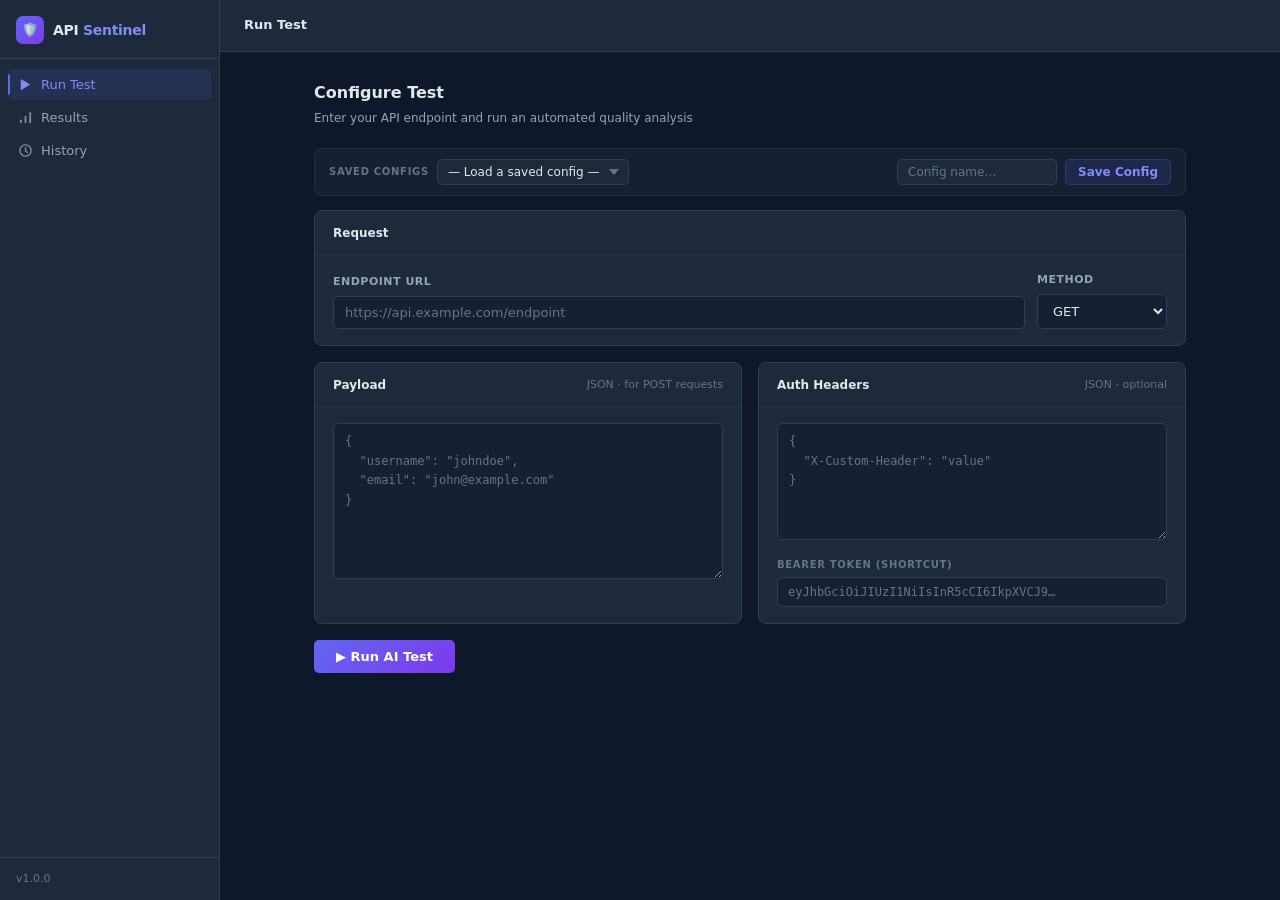
==== app/static/index.html @ 3ea65654 "feat: Fase 5 — PUT/PATCH/DELETE en el tester + botón eliminar config - request_models.py: agrega PUT" ====
<!DOCTYPE html>
<html lang="en">
<head>
  <meta charset="UTF-8" />
  <meta name="viewport" content="width=device-width, initial-scale=1.0" />
  <title>API Sentinel</title>
  <link rel="stylesheet" href="styles.css" />
</head>
<body>

<div class="app">

  <!-- ══ SIDEBAR ══════════════════════════ -->
  <aside class="sidebar">
    <div class="sidebar-logo">
      <div class="logo-icon">🛡️</div>
      <div class="logo-text">API <span>Sentinel</span></div>
    </div>

    <nav class="sidebar-nav">
      <button class="nav-btn active" data-view="run-test">
        <svg class="nav-icon" viewBox="0 0 16 16" fill="none"><path d="M3 2l10 6-10 6V2z" fill="currentColor"/></svg>
        Run Test
      </button>
      <button class="nav-btn" data-view="results">
        <svg class="nav-icon" viewBox="0 0 16 16" fill="none"><rect x="2" y="10" width="2" height="4" rx="1" fill="currentColor"/><rect x="7" y="6" width="2" height="8" rx="1" fill="currentColor"/><rect x="12" y="2" width="2" height="12" rx="1" fill="currentColor"/></svg>
        Results
        <span class="nav-pill" id="results-pill" style="display:none"></span>
      </button>
      <button class="nav-btn" data-view="history">
        <svg class="nav-icon" viewBox="0 0 16 16" fill="none"><circle cx="8" cy="8" r="6" stroke="currentColor" stroke-width="1.5"/><path d="M8 5v3.5l2 1.5" stroke="currentColor" stroke-width="1.5" stroke-linecap="round"/></svg>
        History
      </button>
    </nav>

    <div class="sidebar-footer">v1.0.0</div>
  </aside>

  <!-- ══ WORKSPACE ═════════════════════════ -->
  <div class="workspace">

    <!-- TOPBAR -->
    <header class="topbar">
      <div class="topbar-left">
        <span class="topbar-title" id="topbar-title">Run Test</span>
      </div>
      <div class="topbar-right" id="topbar-right" style="display:none">
        <span class="last-status" id="last-status"></span>
      </div>
    </header>

    <!-- CONTENT -->
    <main class="content">

      <!-- ── VIEW: RUN TEST ── -->
      <div class="view active" id="view-run-test">
        <div class="view-inner">

          <div class="section-hd">
            <h2>Configure Test</h2>
            <p>Enter your API endpoint and run an automated quality analysis</p>
          </div>

          <!-- Saved configs bar -->
          <div class="configs-bar" id="configs-bar">
            <div class="configs-bar-left">
              <label for="configs-select">Saved Configs</label>
              <select id="configs-select">
                <option value="">— Load a saved config —</option>
              </select>
            </div>
            <div class="configs-bar-right">
              <input id="config-name" type="text" placeholder="Config name…" autocomplete="off" />
              <button class="btn-save-config" id="btn-save-config">Save Config</button>
              <button class="btn-delete-config" id="btn-delete-config" style="display:none" title="Delete selected config">×</button>
            </div>
          </div>

          <!-- Request config -->
          <div class="card" style="margin-bottom:16px">
            <div class="card-hd">
              <span class="card-title">Request</span>
            </div>
            <div class="card-bd">
              <div class="row-url-method">
                <div class="field flex-grow">
                  <label for="url">Endpoint URL</label>
                  <input id="url" type="url" placeholder="https://api.example.com/endpoint" autocomplete="off" />
                </div>
                <div class="field method-field">
                  <label for="method">Method</label>
                  <select id="method">
                    <option value="GET">GET</option>
                    <option value="POST">POST</option>
                    <option value="PUT">PUT</option>
                    <option value="PATCH">PATCH</option>
                    <option value="DELETE">DELETE</option>
                  </select>
                </div>
              </div>
            </div>
          </div>

          <!-- Payload + Headers -->
          <div class="two-col" style="margin-bottom:16px">
            <div class="card">
              <div class="card-hd">
                <span class="card-title">Payload</span>
                <span class="card-hint">JSON · for POST requests</span>
              </div>
              <div class="card-bd">
                <textarea id="payload" class="code-area" rows="7" placeholder='{&#10;  "username": "johndoe",&#10;  "email": "john@example.com"&#10;}'></textarea>
              </div>
            </div>
            <div class="card">
              <div class="card-hd">
                <span class="card-title">Auth Headers</span>
                <span class="card-hint">JSON · optional</span>
              </div>
              <div class="card-bd">
                <textarea id="headers" class="code-area" rows="5" placeholder='{&#10;  "X-Custom-Header": "value"&#10;}'></textarea>
                <div class="auth-token-row">
                  <label for="auth-token">Bearer Token (shortcut)</label>
                  <input id="auth-token" type="password" placeholder="eyJhbGciOiJIUzI1NiIsInR5cCI6IkpXVCJ9…" autocomplete="off" />
                </div>
              </div>
            </div>
          </div>

          <!-- Actions -->
          <div class="run-row">
            <div class="inline-error" id="inline-error" style="display:none">
              <svg viewBox="0 0 16 16" fill="none"><circle cx="8" cy="8" r="6" stroke="currentColor" stroke-width="1.5"/><path d="M8 5v3M8 11v.5" stroke="currentColor" stroke-width="1.5" stroke-linecap="round"/></svg>
              <span id="inline-error-text"></span>
            </div>
            <button class="btn-run" id="btn-run">
              <svg class="spinner-icon" id="spinner" viewBox="0 0 16 16" fill="none" style="display:none"><circle cx="8" cy="8" r="5.5" stroke="rgba(255,255,255,.3)" stroke-width="1.5"/><path d="M8 2.5A5.5 5.5 0 0 1 13.5 8" stroke="white" stroke-width="1.5" stroke-linecap="round"/></svg>
              <span id="btn-text">▶ Run AI Test</span>
            </button>
          </div>

        </div>
      </div>

      <!-- ── VIEW: RESULTS ── -->
      <div class="view" id="view-results">
        <div class="view-inner" id="results-inner">
          <div class="empty-state">
            <div class="empty-icon">📊</div>
            <p class="empty-title">No results yet</p>
            <p class="empty-desc">Run a test to see your API quality analysis here</p>
            <button class="btn-secondary" id="go-run-from-results">Go to Run Test</button>
          </div>
        </div>
      </div>

      <!-- ── VIEW: HISTORY ── -->
      <div class="view" id="view-history">
        <div class="view-inner">
          <div class="section-hd">
            <h2>Test History</h2>
            <p>Click any row to load the full result into the Results view</p>
          </div>
          <div id="history-inner">
            <div class="empty-state">
              <div class="empty-icon">🕘</div>
              <p class="empty-title">No tests run yet</p>
              <p class="empty-desc">Your test history will appear here automatically</p>
            </div>
          </div>
        </div>
      </div>

    </main>
  </div><!-- /workspace -->
</div><!-- /app -->

<!-- ══ TOAST CONTAINER ══════════════���════ -->
<div id="toasts" class="toasts"></div>

<script src="app.js?v=4"></script>
</body>
</html>
---- app/static/styles.css ----
/* ============================================
   API Sentinel — Design System
   ============================================ */

*, *::before, *::after { box-sizing: border-box; margin: 0; padding: 0; }

:root {
  --bg:          #0f172a;
  --surface:     #1e293b;
  --card:        #1e2d3d;
  --card-alt:    #162032;
  --border:      #2d3f55;
  --border-lite: #233244;

  --accent:      #6366f1;
  --accent-h:    #818cf8;
  --accent-dim:  rgba(99,102,241,.12);
  --accent-ring: rgba(99,102,241,.25);

  --text:        #e2e8f0;
  --text-2:      #94a3b8;
  --text-3:      #64748b;

  --green:       #22c55e;
  --green-bg:    rgba(34,197,94,.1);
  --green-bd:    rgba(34,197,94,.25);

  --orange:      #f97316;
  --orange-bg:   rgba(249,115,22,.1);
  --orange-bd:   rgba(249,115,22,.25);

  --red:         #ef4444;
  --red-bg:      rgba(239,68,68,.1);
  --red-bd:      rgba(239,68,68,.25);

  --yellow:      #eab308;
  --yellow-bg:   rgba(234,179,8,.1);

  --sidebar-w:   220px;
  --topbar-h:    52px;
  --r:           8px;
  --r-sm:        5px;
  --r-lg:        12px;

  --font:  'Inter', system-ui, -apple-system, sans-serif;
  --mono:  'Fira Code', 'Cascadia Code', ui-monospace, monospace;
}

body {
  font-family: var(--font);
  background: var(--bg);
  color: var(--text);
  font-size: 13px;
  line-height: 1.6;
  height: 100vh;
  overflow: hidden;
  -webkit-font-smoothing: antialiased;
}

/* ============================================
   App shell
   ============================================ */
.app {
  display: flex;
  height: 100vh;
}

/* ============================================
   Sidebar
   ============================================ */
.sidebar {
  width: var(--sidebar-w);
  flex-shrink: 0;
  background: var(--surface);
  border-right: 1px solid var(--border);
  display: flex;
  flex-direction: column;
}

.sidebar-logo {
  display: flex;
  align-items: center;
  gap: 9px;
  padding: 16px 16px 14px;
  border-bottom: 1px solid var(--border);
}

.logo-icon {
  width: 28px;
  height: 28px;
  background: linear-gradient(135deg, #6366f1, #7c3aed);
  border-radius: 7px;
  display: grid;
  place-items: center;
  font-size: 13px;
  flex-shrink: 0;
}

.logo-text {
  font-size: 14px;
  font-weight: 700;
  letter-spacing: -.3px;
  color: var(--text);
}
.logo-text span { color: var(--accent-h); }

.sidebar-nav {
  flex: 1;
  padding: 10px 8px;
  display: flex;
  flex-direction: column;
  gap: 2px;
}

.nav-btn {
  display: flex;
  align-items: center;
  gap: 8px;
  width: 100%;
  padding: 8px 10px;
  background: none;
  border: none;
  border-radius: var(--r-sm);
  color: var(--text-2);
  font-family: var(--font);
  font-size: 13px;
  font-weight: 500;
  cursor: pointer;
  text-align: left;
  transition: background .12s, color .12s;
  position: relative;
}

.nav-btn:hover {
  background: var(--accent-dim);
  color: var(--text);
}

.nav-btn.active {
  background: var(--accent-dim);
  color: var(--accent-h);
}

.nav-btn.active::before {
  content: '';
  position: absolute;
  left: 0; top: 5px; bottom: 5px;
  width: 2px;
  background: var(--accent);
  border-radius: 0 2px 2px 0;
}

.nav-icon {
  width: 15px;
  height: 15px;
  flex-shrink: 0;
  opacity: .8;
}

.nav-btn.active .nav-icon { opacity: 1; }

.nav-pill {
  margin-left: auto;
  width: 7px;
  height: 7px;
  border-radius: 50%;
  background: var(--accent);
  animation: blink 2s ease-in-out infinite;
}

@keyframes blink { 0%,100%{opacity:1} 50%{opacity:.3} }

.sidebar-footer {
  padding: 12px 16px;
  border-top: 1px solid var(--border);
  font-size: 11px;
  color: var(--text-3);
}

/* ============================================
   Workspace
   ============================================ */
.workspace {
  flex: 1;
  display: flex;
  flex-direction: column;
  overflow: hidden;
  min-width: 0;
}

/* ============================================
   Topbar
   ============================================ */
.topbar {
  height: var(--topbar-h);
  background: var(--surface);
  border-bottom: 1px solid var(--border);
  display: flex;
  align-items: center;
  justify-content: space-between;
  padding: 0 24px;
  flex-shrink: 0;
}

.topbar-title {
  font-size: 13px;
  font-weight: 600;
  color: var(--text);
}

.topbar-right {
  display: flex;
  align-items: center;
  gap: 10px;
}

.last-status {
  display: flex;
  align-items: center;
  gap: 7px;
  font-size: 12px;
  color: var(--text-2);
}

.status-dot {
  width: 6px;
  height: 6px;
  border-radius: 50%;
  flex-shrink: 0;
}
.status-dot.ok   { background: var(--green); }
.status-dot.fail { background: var(--red); }

/* ============================================
   Content + Views
   ============================================ */
.content {
  flex: 1;
  overflow-y: auto;
  scroll-behavior: smooth;
}

.view { display: none; }
.view.active { display: block; }

.view-inner {
  max-width: 920px;
  margin: 0 auto;
  padding: 28px 24px 48px;
}

/* ============================================
   Section header
   ============================================ */
.section-hd {
  margin-bottom: 20px;
}
.section-hd h2 {
  font-size: 16px;
  font-weight: 600;
  color: var(--text);
  margin-bottom: 3px;
}
.section-hd p {
  font-size: 12px;
  color: var(--text-2);
}

/* ============================================
   Cards
   ============================================ */
.card {
  background: var(--surface);
  border: 1px solid var(--border);
  border-radius: var(--r);
  overflow: hidden;
}

.card-hd {
  display: flex;
  align-items: center;
  justify-content: space-between;
  padding: 13px 18px 11px;
  border-bottom: 1px solid var(--border-lite);
}

.card-title {
  font-size: 12px;
  font-weight: 600;
  color: var(--text);
}

.card-hint {
  font-size: 11px;
  color: var(--text-3);
}

.card-bd { padding: 16px 18px; }

/* ============================================
   Form
   ============================================ */
.row-url-method {
  display: flex;
  gap: 12px;
  align-items: flex-end;
}
.flex-grow { flex: 1; }
.method-field { width: 130px; flex-shrink: 0; }

.two-col {
  display: grid;
  grid-template-columns: 1fr 1fr;
  gap: 16px;
}

.field {
  display: flex;
  flex-direction: column;
  gap: 5px;
}

label {
  font-size: 11px;
  font-weight: 600;
  color: var(--text-2);
  text-transform: uppercase;
  letter-spacing: .5px;
}

input, select, textarea {
  background: var(--card-alt);
  border: 1px solid var(--border);
  border-radius: var(--r-sm);
  color: var(--text);
  font-family: var(--font);
  font-size: 13px;
  padding: 8px 11px;
  outline: none;
  width: 100%;
  transition: border-color .15s, box-shadow .15s;
}
input:focus, select:focus, textarea:focus {
  border-color: var(--accent);
  box-shadow: 0 0 0 3px var(--accent-ring);
}
select option { background: var(--surface); }
input::placeholder, textarea::placeholder { color: var(--text-3); }

.code-area {
  font-family: var(--mono);
  font-size: 12px;
  line-height: 1.65;
  resize: vertical;
}

.run-row {
  display: flex;
  align-items: center;
  justify-content: space-between;
  gap: 16px;
  margin-top: 4px;
}

.inline-error {
  display: flex;
  align-items: center;
  gap: 7px;
  font-size: 12px;
  color: var(--red);
}
.inline-error svg { width: 14px; height: 14px; flex-shrink: 0; }

/* ============================================
   Buttons
   ============================================ */
.btn-run {
  display: inline-flex;
  align-items: center;
  gap: 8px;
  padding: 9px 22px;
  background: linear-gradient(135deg, #6366f1, #7c3aed);
  border: none;
  border-radius: var(--r-sm);
  color: #fff;
  font-family: var(--font);
  font-size: 13px;
  font-weight: 600;
  cursor: pointer;
  transition: opacity .15s, transform .1s;
  white-space: nowrap;
}
.btn-run:hover { opacity: .88; }
.btn-run:active { transform: scale(.98); }
.btn-run:disabled { opacity: .45; cursor: not-allowed; transform: none; }

.btn-secondary {
  display: inline-flex;
  align-items: center;
  gap: 7px;
  padding: 8px 16px;
  background: transparent;
  border: 1px solid var(--border);
  border-radius: var(--r-sm);
  color: var(--text-2);
  font-family: var(--font);
  font-size: 12px;
  font-weight: 500;
  cursor: pointer;
  transition: border-color .15s, color .15s;
}
.btn-secondary:hover { border-color: var(--accent-h); color: var(--text); }

.btn-ghost {
  display: inline-flex;
  align-items: center;
  gap: 6px;
  padding: 7px 13px;
  background: transparent;
  border: none;
  border-radius: var(--r-sm);
  color: var(--text-2);
  font-family: var(--font);
  font-size: 12px;
  font-weight: 500;
  cursor: pointer;
  transition: background .12s, color .12s;
}
.btn-ghost:hover { background: var(--accent-dim); color: var(--text); }

/* ============================================
   Spinner (SVG rotating)
   ============================================ */
.spinner-icon {
  width: 14px;
  height: 14px;
  animation: spin .6s linear infinite;
  flex-shrink: 0;
}
@keyframes spin { to { transform: rotate(360deg); } }

/* ============================================
   KPI Grid
   ============================================ */
.kpi-grid {
  display: grid;
  grid-template-columns: repeat(4, 1fr);
  gap: 12px;
  margin-bottom: 16px;
}

.kpi-card {
  background: var(--surface);
  border: 1px solid var(--border);
  border-radius: var(--r);
  padding: 18px;
  position: relative;
  overflow: hidden;
}

.kpi-card::before {
  content: '';
  position: absolute;
  top: 0; left: 0; right: 0;
  height: 2px;
}
.kpi-card.kpi-score::before  { background: linear-gradient(90deg, #6366f1, #7c3aed); }
.kpi-card.kpi-ok::before     { background: var(--green); }
.kpi-card.kpi-warn::before   { background: var(--orange); }
.kpi-card.kpi-bad::before    { background: var(--red); }
.kpi-card.kpi-neutral::before{ background: var(--border); }

.kpi-label {
  font-size: 10px;
  font-weight: 700;
  text-transform: uppercase;
  letter-spacing: .8px;
  color: var(--text-2);
  margin-bottom: 8px;
}

.kpi-value {
  font-size: 36px;
  font-weight: 800;
  line-height: 1;
  margin-bottom: 8px;
}

.kpi-sub {
  font-size: 11px;
  color: var(--text-3);
}

.score-bar {
  height: 3px;
  background: var(--border);
  border-radius: 99px;
  overflow: hidden;
  margin-top: 10px;
}
.score-bar-fill {
  height: 100%;
  border-radius: 99px;
  transition: width .9s cubic-bezier(.4,0,.2,1);
}

/* ============================================
   Badges
   ============================================ */
.badge {
  display: inline-flex;
  align-items: center;
  padding: 3px 9px;
  border-radius: 20px;
  font-size: 10px;
  font-weight: 700;
  text-transform: uppercase;
  letter-spacing: .5px;
}
.badge-low      { background: var(--green-bg);  color: var(--green);  border: 1px solid var(--green-bd); }
.badge-high     { background: var(--orange-bg); color: var(--orange); border: 1px solid var(--orange-bd); }
.badge-critical { background: var(--red-bg);    color: var(--red);    border: 1px solid var(--red-bd); }

/* ============================================
   Chips
   ============================================ */
.chip-row { display: flex; gap: 8px; flex-wrap: wrap; }
.chip {
  background: var(--card-alt);
  border: 1px solid var(--border);
  border-radius: 20px;
  padding: 3px 11px;
  font-size: 11px;
  color: var(--text-2);
}
.chip b { color: var(--text); }

/* ============================================
   Result detail cards (Issues / Insights)
   ============================================ */
.item-list {
  display: flex;
  flex-direction: column;
  gap: 7px;
}

.list-item {
  display: flex;
  gap: 9px;
  align-items: flex-start;
  background: var(--card-alt);
  border: 1px solid var(--border-lite);
  border-radius: var(--r-sm);
  padding: 10px 12px;
  font-size: 12px;
  line-height: 1.55;
  color: var(--text);
}

.dot {
  flex-shrink: 0;
  width: 6px;
  height: 6px;
  border-radius: 50%;
  margin-top: 5px;
}
.dot-issue   { background: var(--orange); }
.dot-insight { background: var(--accent); }

.no-items {
  font-size: 12px;
  color: var(--text-3);
  font-style: italic;
  padding: 2px 0;
}

/* ============================================
   Results table
   ============================================ */
.tbl-wrap {
  overflow-x: auto;
}

table {
  width: 100%;
  border-collapse: collapse;
  font-size: 12px;
}

thead tr {
  background: var(--card-alt);
  border-bottom: 1px solid var(--border);
}

th {
  padding: 9px 14px;
  text-align: left;
  font-size: 10px;
  font-weight: 700;
  text-transform: uppercase;
  letter-spacing: .7px;
  color: var(--text-3);
  white-space: nowrap;
}

tbody tr {
  border-bottom: 1px solid var(--border-lite);
  transition: background .1s;
}
tbody tr:last-child { border-bottom: none; }
tbody tr:hover { background: rgba(99,102,241,.04); }
td { padding: 10px 14px; color: var(--text); }

.code-badge {
  display: inline-block;
  padding: 2px 8px;
  border-radius: 20px;
  font-size: 11px;
  font-weight: 700;
  font-family: var(--mono);
}
.c-2xx { background: rgba(34,197,94,.12);  color: var(--green); }
.c-4xx { background: rgba(249,115,22,.12); color: var(--orange); }
.c-5xx { background: rgba(239,68,68,.12);  color: var(--red); }
.c-err { background: rgba(100,116,139,.12); color: var(--text-3); }

.mono-sm { font-family: var(--mono); font-size: 11px; }

/* ============================================
   Results action bar
   ============================================ */
.action-bar {
  display: flex;
  align-items: center;
  justify-content: space-between;
  padding: 12px 18px;
  border-top: 1px solid var(--border-lite);
  background: var(--card-alt);
}

.action-bar-left { display: flex; gap: 8px; }

/* ============================================
   History table
   ============================================ */
.hist-table {
  background: var(--surface);
  border: 1px solid var(--border);
  border-radius: var(--r);
  overflow: hidden;
}

.hist-row {
  display: grid;
  grid-template-columns: 1fr 72px 80px 60px 100px;
  gap: 12px;
  align-items: center;
  padding: 11px 18px;
  border-bottom: 1px solid var(--border-lite);
}
.hist-row:last-child { border-bottom: none; }

.hist-row.hist-hd {
  background: var(--card-alt);
  border-bottom: 1px solid var(--border);
}
.hist-row.hist-hd span {
  font-size: 10px;
  font-weight: 700;
  text-transform: uppercase;
  letter-spacing: .7px;
  color: var(--text-3);
}

.hist-row.hist-data {
  cursor: pointer;
  transition: background .1s;
}
.hist-row.hist-data:hover { background: rgba(99,102,241,.06); }
.hist-row.hist-data.score-bad { background: rgba(239,68,68,.04); }
.hist-row.hist-data.score-bad:hover { background: rgba(239,68,68,.08); }

.hist-url {
  overflow: hidden;
  text-overflow: ellipsis;
  white-space: nowrap;
  font-family: var(--mono);
  font-size: 12px;
  color: var(--text);
}

.method-tag {
  display: inline-block;
  padding: 2px 8px;
  border-radius: 4px;
  font-size: 10px;
  font-weight: 700;
  font-family: var(--mono);
  background: var(--accent-dim);
  color: var(--accent-h);
}

.hist-score { font-size: 13px; font-weight: 700; }
.hist-date  { font-size: 11px; color: var(--text-3); white-space: nowrap; }

/* ============================================
   Empty state
   ============================================ */
.empty-state {
  display: flex;
  flex-direction: column;
  align-items: center;
  justify-content: center;
  min-height: 280px;
  text-align: center;
  gap: 8px;
  padding: 40px;
}
.empty-icon  { font-size: 36px; margin-bottom: 8px; }
.empty-title { font-size: 15px; font-weight: 600; color: var(--text); }
.empty-desc  { font-size: 12px; color: var(--text-2); max-width: 280px; margin-bottom: 12px; }

/* ============================================
   Toast notifications
   ============================================ */
.toasts {
  position: fixed;
  bottom: 20px;
  right: 20px;
  display: flex;
  flex-direction: column;
  gap: 8px;
  z-index: 9999;
  pointer-events: none;
}

.toast {
  display: flex;
  align-items: center;
  gap: 9px;
  padding: 11px 16px;
  border-radius: var(--r);
  font-size: 13px;
  font-weight: 500;
  color: #fff;
  min-width: 240px;
  max-width: 360px;
  box-shadow: 0 8px 24px rgba(0,0,0,.4);
  pointer-events: all;
  transform: translateX(20px);
  opacity: 0;
  transition: transform .22s ease, opacity .22s ease;
}
.toast.show { transform: translateX(0); opacity: 1; }
.toast.hide { transform: translateX(20px); opacity: 0; }

.toast-success { background: #166534; border: 1px solid #16a34a; }
.toast-error   { background: #7f1d1d; border: 1px solid #dc2626; }
.toast-info    { background: #1e3a5f; border: 1px solid #3b82f6; }

.toast-icon { font-size: 14px; flex-shrink: 0; }

/* ============================================
   Loading overlay row (history)
   ============================================ */
.loading-row {
  padding: 24px;
  text-align: center;
  color: var(--text-3);
  font-size: 12px;
}

/* ============================================
   Pagination
   ============================================ */
.pagination {
  display: flex;
  align-items: center;
  justify-content: space-between;
  padding: 12px 18px;
  border-top: 1px solid var(--border-lite);
  background: var(--card-alt);
  border-radius: 0 0 var(--r) var(--r);
}

.pagination-info {
  font-size: 12px;
  color: var(--text-3);
}

.pagination-controls {
  display: flex;
  gap: 6px;
}

.btn-page {
  display: inline-flex;
  align-items: center;
  justify-content: center;
  width: 30px;
  height: 30px;
  border-radius: var(--r-sm);
  border: 1px solid var(--border);
  background: transparent;
  color: var(--text-2);
  font-size: 12px;
  font-family: var(--font);
  cursor: pointer;
  transition: background .15s, color .15s;
}
.btn-page:hover:not(:disabled) {
  background: var(--accent-dim);
  color: var(--accent-h);
  border-color: var(--accent-ring);
}
.btn-page:disabled {
  opacity: .3;
  cursor: not-allowed;
}
.btn-page.active {
  background: var(--accent);
  color: #fff;
  border-color: var(--accent);
}

/* ============================================
   Auth token field
   ============================================ */
.auth-token-row {
  margin-top: 10px;
  display: flex;
  flex-direction: column;
  gap: 4px;
}

.auth-token-row label {
  font-size: 10px;
  font-weight: 700;
  text-transform: uppercase;
  letter-spacing: .7px;
  color: var(--text-3);
}

.auth-token-row input {
  width: 100%;
  background: var(--card-alt);
  border: 1px solid var(--border);
  border-radius: var(--r-sm);
  color: var(--text);
  font-family: var(--mono);
  font-size: 12px;
  padding: 7px 10px;
  transition: border-color .15s;
  outline: none;
}
.auth-token-row input:focus {
  border-color: var(--accent);
  box-shadow: 0 0 0 3px var(--accent-ring);
}
.auth-token-row input::placeholder { color: var(--text-3); }

/* ============================================
   Saved configs bar
   ============================================ */
.configs-bar {
  display: flex;
  align-items: center;
  justify-content: space-between;
  gap: 12px;
  background: var(--card-alt);
  border: 1px solid var(--border-lite);
  border-radius: var(--r);
  padding: 10px 14px;
  margin-bottom: 14px;
  flex-wrap: wrap;
}

.configs-bar-left,
.configs-bar-right {
  display: flex;
  align-items: center;
  gap: 8px;
}

.configs-bar label {
  font-size: 10px;
  font-weight: 700;
  text-transform: uppercase;
  letter-spacing: .7px;
  color: var(--text-3);
  white-space: nowrap;
}

.configs-bar select {
  background: var(--surface);
  border: 1px solid var(--border);
  border-radius: var(--r-sm);
  color: var(--text);
  font-size: 12px;
  font-family: var(--font);
  padding: 5px 28px 5px 10px;
  outline: none;
  cursor: pointer;
  appearance: none;
  background-image: url("data:image/svg+xml,%3Csvg xmlns='http://www.w3.org/2000/svg' width='10' height='6' viewBox='0 0 10 6'%3E%3Cpath d='M0 0l5 6 5-6z' fill='%2364748b'/%3E%3C/svg%3E");
  background-repeat: no-repeat;
  background-position: right 9px center;
  transition: border-color .15s;
  min-width: 180px;
}
.configs-bar select:focus { border-color: var(--accent); box-shadow: 0 0 0 3px var(--accent-ring); }

.configs-bar input[type="text"] {
  background: var(--surface);
  border: 1px solid var(--border);
  border-radius: var(--r-sm);
  color: var(--text);
  font-size: 12px;
  font-family: var(--font);
  padding: 5px 10px;
  outline: none;
  width: 160px;
  transition: border-color .15s;
}
.configs-bar input[type="text"]:focus { border-color: var(--accent); box-shadow: 0 0 0 3px var(--accent-ring); }
.configs-bar input[type="text"]::placeholder { color: var(--text-3); }

.btn-save-config {
  padding: 5px 12px;
  background: var(--accent-dim);
  border: 1px solid var(--accent-ring);
  border-radius: var(--r-sm);
  color: var(--accent-h);
  font-size: 12px;
  font-weight: 600;
  font-family: var(--font);
  cursor: pointer;
  transition: background .15s, color .15s;
  white-space: nowrap;
}
.btn-save-config:hover {
  background: var(--accent);
  color: #fff;
  border-color: var(--accent);
}

.btn-delete-config {
  display: inline-flex;
  align-items: center;
  justify-content: center;
  width: 28px;
  height: 28px;
  padding: 0;
  background: var(--red-bg);
  border: 1px solid var(--red-bd);
  border-radius: var(--r-sm);
  color: var(--red);
  font-size: 16px;
  line-height: 1;
  cursor: pointer;
  transition: background .15s, color .15s;
  flex-shrink: 0;
}
.btn-delete-config:hover {
  background: var(--red);
  color: #fff;
  border-color: var(--red);
}

/* ============================================
   Responsive
   ============================================ */
@media (max-width: 900px) {
  .kpi-grid { grid-template-columns: 1fr 1fr; }
}
@media (max-width: 760px) {
  .sidebar { display: none; }
  .two-col { grid-template-columns: 1fr; }
  .hist-row { grid-template-columns: 1fr 60px 60px; }
  .hist-row .hist-date,
  .hist-row:nth-child(5) { display: none; }
}
@media (max-width: 520px) {
  .view-inner { padding: 16px; }
  .kpi-grid { grid-template-columns: 1fr; }
}
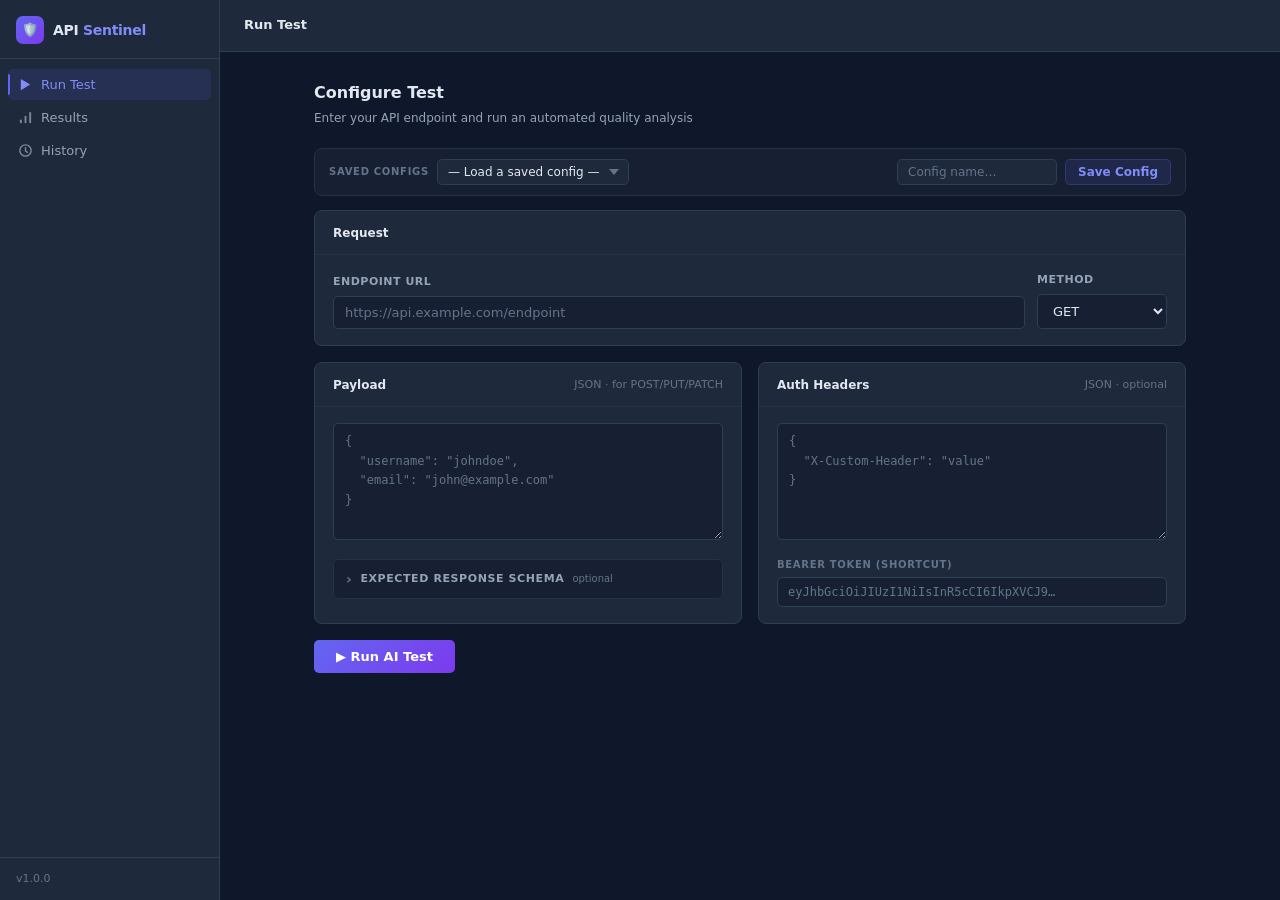
==== commit 76cf1fe3: "feat: Fase 7 — validación de schema de respuesta - request_models.py: nuevo campo expected_schema: O" ====
--- a/app/static/index.html
+++ b/app/static/index.html
@@ -106,10 +106,17 @@
             <div class="card">
               <div class="card-hd">
                 <span class="card-title">Payload</span>
-                <span class="card-hint">JSON · for POST requests</span>
+                <span class="card-hint">JSON · for POST/PUT/PATCH</span>
               </div>
               <div class="card-bd">
-                <textarea id="payload" class="code-area" rows="7" placeholder='{&#10;  "username": "johndoe",&#10;  "email": "john@example.com"&#10;}'></textarea>
+                <textarea id="payload" class="code-area" rows="5" placeholder='{&#10;  "username": "johndoe",&#10;  "email": "john@example.com"&#10;}'></textarea>
+                <details class="schema-section" id="schema-section">
+                  <summary class="schema-summary">Expected Response Schema <span class="schema-hint">optional</span></summary>
+                  <div class="schema-body">
+                    <div id="schema-fields"></div>
+                    <button class="btn-add-schema-field" id="btn-add-schema-field">+ Add field</button>
+                  </div>
+                </details>
               </div>
             </div>
             <div class="card">
@@ -161,6 +168,19 @@
             <h2>Test History</h2>
             <p>Click any row to load the full result into the Results view</p>
           </div>
+
+          <div class="filter-bar">
+            <input id="filter-url" type="text" placeholder="Filter by URL…" autocomplete="off" />
+            <select id="filter-severity">
+              <option value="">All severities</option>
+              <option value="low">Low</option>
+              <option value="high">High</option>
+              <option value="critical">Critical</option>
+            </select>
+            <button class="btn-filter" id="btn-filter">Apply</button>
+            <button class="btn-filter-clear" id="btn-filter-clear">Clear</button>
+          </div>
+
           <div id="history-inner">
             <div class="empty-state">
               <div class="empty-icon">🕘</div>
@@ -178,6 +198,6 @@
 <!-- ══ TOAST CONTAINER ══════════════���════ -->
 <div id="toasts" class="toasts"></div>
 
-<script src="app.js?v=4"></script>
+<script src="app.js?v=6"></script>
 </body>
 </html>
--- a/app/static/styles.css
+++ b/app/static/styles.css
@@ -860,6 +860,223 @@
 .auth-token-row input::placeholder { color: var(--text-3); }
 
 /* ============================================
+   Expected Response Schema section
+   ============================================ */
+.schema-section {
+  margin-top: 12px;
+  border: 1px solid var(--border-lite);
+  border-radius: var(--r-sm);
+  overflow: hidden;
+}
+
+.schema-summary {
+  display: flex;
+  align-items: center;
+  gap: 8px;
+  padding: 8px 12px;
+  font-size: 11px;
+  font-weight: 700;
+  text-transform: uppercase;
+  letter-spacing: .6px;
+  color: var(--text-2);
+  background: var(--card-alt);
+  cursor: pointer;
+  list-style: none;
+  user-select: none;
+  transition: color .15s;
+}
+.schema-summary::-webkit-details-marker { display: none; }
+.schema-summary::before {
+  content: '›';
+  font-size: 14px;
+  transition: transform .2s;
+  display: inline-block;
+  color: var(--text-3);
+}
+details[open] .schema-summary::before { transform: rotate(90deg); }
+.schema-summary:hover { color: var(--text); }
+
+.schema-hint {
+  font-size: 10px;
+  font-weight: 400;
+  color: var(--text-3);
+  text-transform: none;
+  letter-spacing: 0;
+}
+
+.schema-body {
+  padding: 10px 12px;
+  display: flex;
+  flex-direction: column;
+  gap: 8px;
+  background: var(--surface);
+}
+
+.schema-row {
+  display: flex;
+  gap: 6px;
+  align-items: center;
+}
+
+.schema-field-name {
+  flex: 1;
+  background: var(--card-alt);
+  border: 1px solid var(--border);
+  border-radius: var(--r-sm);
+  color: var(--text);
+  font-size: 12px;
+  font-family: var(--mono);
+  padding: 5px 8px;
+  outline: none;
+  transition: border-color .15s;
+}
+.schema-field-name:focus {
+  border-color: var(--accent);
+  box-shadow: 0 0 0 3px var(--accent-ring);
+}
+.schema-field-name::placeholder { color: var(--text-3); }
+
+.schema-field-type {
+  background: var(--card-alt);
+  border: 1px solid var(--border);
+  border-radius: var(--r-sm);
+  color: var(--text-2);
+  font-size: 11px;
+  font-family: var(--mono);
+  padding: 5px 24px 5px 8px;
+  outline: none;
+  cursor: pointer;
+  appearance: none;
+  background-image: url("data:image/svg+xml,%3Csvg xmlns='http://www.w3.org/2000/svg' width='10' height='6' viewBox='0 0 10 6'%3E%3Cpath d='M0 0l5 6 5-6z' fill='%2364748b'/%3E%3C/svg%3E");
+  background-repeat: no-repeat;
+  background-position: right 7px center;
+  transition: border-color .15s;
+}
+.schema-field-type:focus { border-color: var(--accent); }
+
+.btn-remove-schema-field {
+  display: inline-flex;
+  align-items: center;
+  justify-content: center;
+  width: 24px;
+  height: 24px;
+  padding: 0;
+  background: transparent;
+  border: 1px solid var(--border);
+  border-radius: var(--r-sm);
+  color: var(--text-3);
+  font-size: 14px;
+  cursor: pointer;
+  flex-shrink: 0;
+  transition: color .15s, border-color .15s, background .15s;
+}
+.btn-remove-schema-field:hover {
+  background: var(--red-bg);
+  border-color: var(--red-bd);
+  color: var(--red);
+}
+
+.btn-add-schema-field {
+  align-self: flex-start;
+  padding: 5px 10px;
+  background: transparent;
+  border: 1px dashed var(--border);
+  border-radius: var(--r-sm);
+  color: var(--text-3);
+  font-size: 11px;
+  font-family: var(--font);
+  cursor: pointer;
+  transition: color .15s, border-color .15s;
+}
+.btn-add-schema-field:hover {
+  color: var(--accent-h);
+  border-color: var(--accent-ring);
+}
+
+/* ============================================
+   History filter bar
+   ============================================ */
+.filter-bar {
+  display: flex;
+  align-items: center;
+  gap: 8px;
+  margin-bottom: 14px;
+  flex-wrap: wrap;
+}
+
+.filter-bar input[type="text"] {
+  flex: 1;
+  min-width: 160px;
+  background: var(--surface);
+  border: 1px solid var(--border);
+  border-radius: var(--r-sm);
+  color: var(--text);
+  font-size: 12px;
+  font-family: var(--font);
+  padding: 6px 10px;
+  outline: none;
+  transition: border-color .15s;
+}
+.filter-bar input[type="text"]:focus {
+  border-color: var(--accent);
+  box-shadow: 0 0 0 3px var(--accent-ring);
+}
+.filter-bar input[type="text"]::placeholder { color: var(--text-3); }
+
+.filter-bar select {
+  background: var(--surface);
+  border: 1px solid var(--border);
+  border-radius: var(--r-sm);
+  color: var(--text);
+  font-size: 12px;
+  font-family: var(--font);
+  padding: 6px 28px 6px 10px;
+  outline: none;
+  cursor: pointer;
+  appearance: none;
+  background-image: url("data:image/svg+xml,%3Csvg xmlns='http://www.w3.org/2000/svg' width='10' height='6' viewBox='0 0 10 6'%3E%3Cpath d='M0 0l5 6 5-6z' fill='%2364748b'/%3E%3C/svg%3E");
+  background-repeat: no-repeat;
+  background-position: right 9px center;
+  transition: border-color .15s;
+}
+.filter-bar select:focus {
+  border-color: var(--accent);
+  box-shadow: 0 0 0 3px var(--accent-ring);
+}
+
+.btn-filter {
+  padding: 6px 14px;
+  background: var(--accent);
+  border: none;
+  border-radius: var(--r-sm);
+  color: #fff;
+  font-size: 12px;
+  font-weight: 600;
+  font-family: var(--font);
+  cursor: pointer;
+  transition: opacity .15s;
+  white-space: nowrap;
+}
+.btn-filter:hover { opacity: .85; }
+
+.btn-filter-clear {
+  padding: 6px 12px;
+  background: transparent;
+  border: 1px solid var(--border);
+  border-radius: var(--r-sm);
+  color: var(--text-3);
+  font-size: 12px;
+  font-family: var(--font);
+  cursor: pointer;
+  transition: color .15s, border-color .15s;
+  white-space: nowrap;
+}
+.btn-filter-clear:hover {
+  color: var(--text);
+  border-color: var(--text-3);
+}
+
+/* ============================================
    Saved configs bar
    ============================================ */
 .configs-bar {
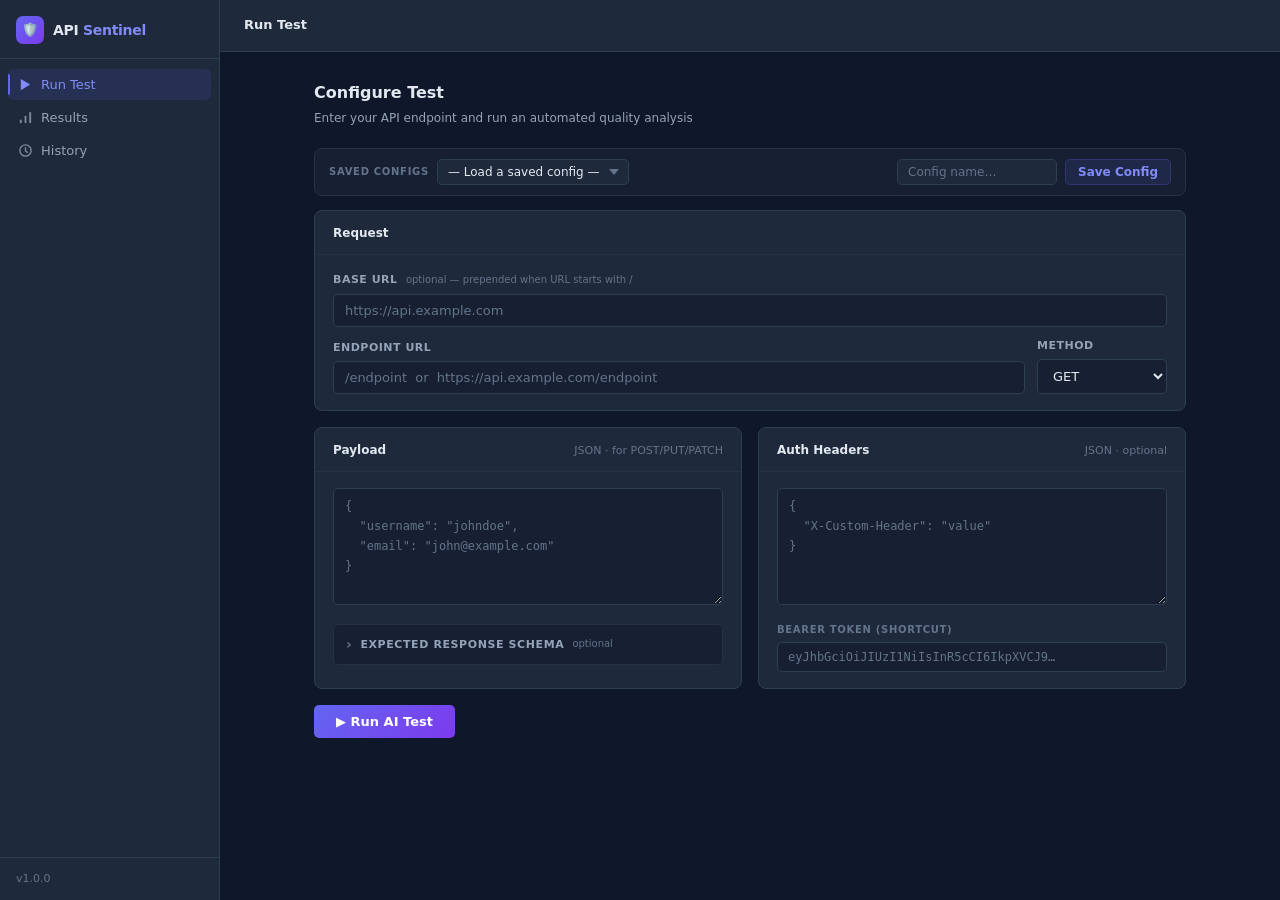
==== commit 952b0192: "feat: Fase 8 — Base URL configurable + persistida en saved configs - response_models.py: base_url: O" ====
--- a/app/static/index.html
+++ b/app/static/index.html
@@ -82,10 +82,14 @@
               <span class="card-title">Request</span>
             </div>
             <div class="card-bd">
+              <div class="field" style="margin-bottom:10px">
+                <label for="base-url">Base URL <span class="field-hint">optional — prepended when URL starts with /</span></label>
+                <input id="base-url" type="text" placeholder="https://api.example.com" autocomplete="off" />
+              </div>
               <div class="row-url-method">
                 <div class="field flex-grow">
                   <label for="url">Endpoint URL</label>
-                  <input id="url" type="url" placeholder="https://api.example.com/endpoint" autocomplete="off" />
+                  <input id="url" type="text" placeholder="/endpoint  or  https://api.example.com/endpoint" autocomplete="off" />
                 </div>
                 <div class="field method-field">
                   <label for="method">Method</label>
@@ -198,6 +202,6 @@
 <!-- ══ TOAST CONTAINER ══════════════���════ -->
 <div id="toasts" class="toasts"></div>
 
-<script src="app.js?v=6"></script>
+<script src="app.js?v=7"></script>
 </body>
 </html>
--- a/app/static/styles.css
+++ b/app/static/styles.css
@@ -860,6 +860,18 @@
 .auth-token-row input::placeholder { color: var(--text-3); }
 
 /* ============================================
+   Field hint inline label
+   ============================================ */
+.field-hint {
+  font-size: 10px;
+  font-weight: 400;
+  color: var(--text-3);
+  text-transform: none;
+  letter-spacing: 0;
+  margin-left: 4px;
+}
+
+/* ============================================
    Expected Response Schema section
    ============================================ */
 .schema-section {
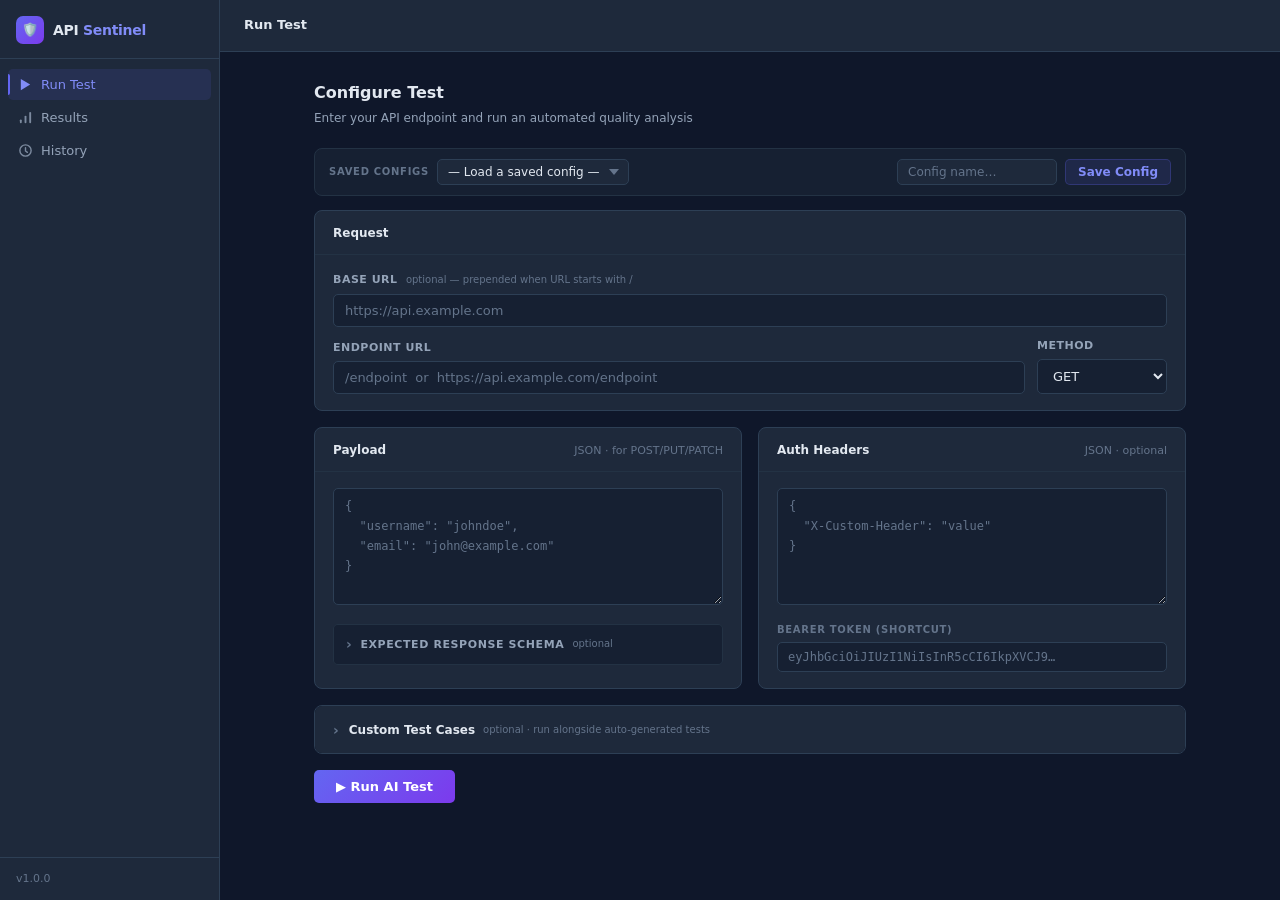
==== commit 52ca65cb: "feat: Fase 9 — custom test cases definidos por el usuario - request_models.py: nuevo modelo CustomTe" ====
--- a/app/static/index.html
+++ b/app/static/index.html
@@ -138,6 +138,21 @@
             </div>
           </div>
 
+          <!-- Custom Test Cases -->
+          <div class="card" style="margin-bottom:16px">
+            <details class="custom-cases-section" id="custom-cases-section">
+              <summary class="custom-cases-summary">
+                <span>Custom Test Cases</span>
+                <span class="custom-cases-count" id="custom-cases-count" style="display:none"></span>
+                <span class="schema-hint">optional · run alongside auto-generated tests</span>
+              </summary>
+              <div class="custom-cases-body">
+                <div id="custom-cases-list"></div>
+                <button class="btn-add-custom-case" id="btn-add-custom-case">+ Add test case</button>
+              </div>
+            </details>
+          </div>
+
           <!-- Actions -->
           <div class="run-row">
             <div class="inline-error" id="inline-error" style="display:none">
@@ -202,6 +217,6 @@
 <!-- ══ TOAST CONTAINER ══════════════���════ -->
 <div id="toasts" class="toasts"></div>
 
-<script src="app.js?v=7"></script>
+<script src="app.js?v=8"></script>
 </body>
 </html>
--- a/app/static/styles.css
+++ b/app/static/styles.css
@@ -860,6 +860,152 @@
 .auth-token-row input::placeholder { color: var(--text-3); }
 
 /* ============================================
+   Custom Test Cases section
+   ============================================ */
+.custom-cases-section {
+  border: none;
+}
+
+.custom-cases-summary {
+  display: flex;
+  align-items: center;
+  gap: 8px;
+  padding: 13px 18px 11px;
+  font-size: 12px;
+  font-weight: 600;
+  color: var(--text);
+  background: var(--surface);
+  cursor: pointer;
+  list-style: none;
+  user-select: none;
+  transition: color .15s;
+}
+.custom-cases-summary::-webkit-details-marker { display: none; }
+.custom-cases-summary::before {
+  content: '›';
+  font-size: 14px;
+  transition: transform .2s;
+  display: inline-block;
+  color: var(--text-3);
+  margin-right: 2px;
+}
+details.custom-cases-section[open] .custom-cases-summary::before { transform: rotate(90deg); }
+details.custom-cases-section[open] .custom-cases-summary {
+  border-bottom: 1px solid var(--border-lite);
+}
+
+.custom-cases-count {
+  display: inline-flex;
+  align-items: center;
+  justify-content: center;
+  min-width: 18px;
+  height: 18px;
+  padding: 0 5px;
+  border-radius: 9px;
+  background: var(--accent);
+  color: #fff;
+  font-size: 10px;
+  font-weight: 700;
+}
+
+.custom-cases-body {
+  padding: 12px 18px;
+  display: flex;
+  flex-direction: column;
+  gap: 12px;
+}
+
+.custom-case-row {
+  display: flex;
+  flex-direction: column;
+  gap: 6px;
+  padding: 12px;
+  background: var(--card-alt);
+  border: 1px solid var(--border-lite);
+  border-radius: var(--r-sm);
+}
+
+.custom-case-header {
+  display: flex;
+  gap: 8px;
+  align-items: center;
+}
+
+.custom-case-name {
+  flex: 1;
+  background: var(--surface);
+  border: 1px solid var(--border);
+  border-radius: var(--r-sm);
+  color: var(--text);
+  font-size: 12px;
+  font-family: var(--font);
+  padding: 5px 9px;
+  outline: none;
+  transition: border-color .15s;
+  width: auto;
+}
+.custom-case-name:focus { border-color: var(--accent); box-shadow: 0 0 0 3px var(--accent-ring); }
+.custom-case-name::placeholder { color: var(--text-3); }
+
+.custom-case-status {
+  width: 160px;
+  flex-shrink: 0;
+  background: var(--surface);
+  border: 1px solid var(--border);
+  border-radius: var(--r-sm);
+  color: var(--text);
+  font-size: 12px;
+  font-family: var(--mono);
+  padding: 5px 9px;
+  outline: none;
+  transition: border-color .15s;
+}
+.custom-case-status:focus { border-color: var(--accent); box-shadow: 0 0 0 3px var(--accent-ring); }
+.custom-case-status::placeholder { color: var(--text-3); }
+
+.btn-remove-custom-case {
+  display: inline-flex;
+  align-items: center;
+  justify-content: center;
+  width: 26px;
+  height: 26px;
+  padding: 0;
+  background: transparent;
+  border: 1px solid var(--border);
+  border-radius: var(--r-sm);
+  color: var(--text-3);
+  font-size: 16px;
+  cursor: pointer;
+  flex-shrink: 0;
+  transition: color .15s, border-color .15s, background .15s;
+}
+.btn-remove-custom-case:hover {
+  background: var(--red-bg);
+  border-color: var(--red-bd);
+  color: var(--red);
+}
+
+.custom-case-payload,
+.custom-case-headers { font-size: 11px; resize: vertical; }
+
+.btn-add-custom-case {
+  align-self: flex-start;
+  padding: 6px 12px;
+  background: transparent;
+  border: 1px dashed var(--border);
+  border-radius: var(--r-sm);
+  color: var(--text-3);
+  font-size: 12px;
+  font-family: var(--font);
+  cursor: pointer;
+  transition: color .15s, border-color .15s;
+}
+.btn-add-custom-case:hover {
+  color: var(--accent-h);
+  border-color: var(--accent-ring);
+}
+
+/* ============================================
    Field hint inline label
    ============================================ */
 .field-hint {
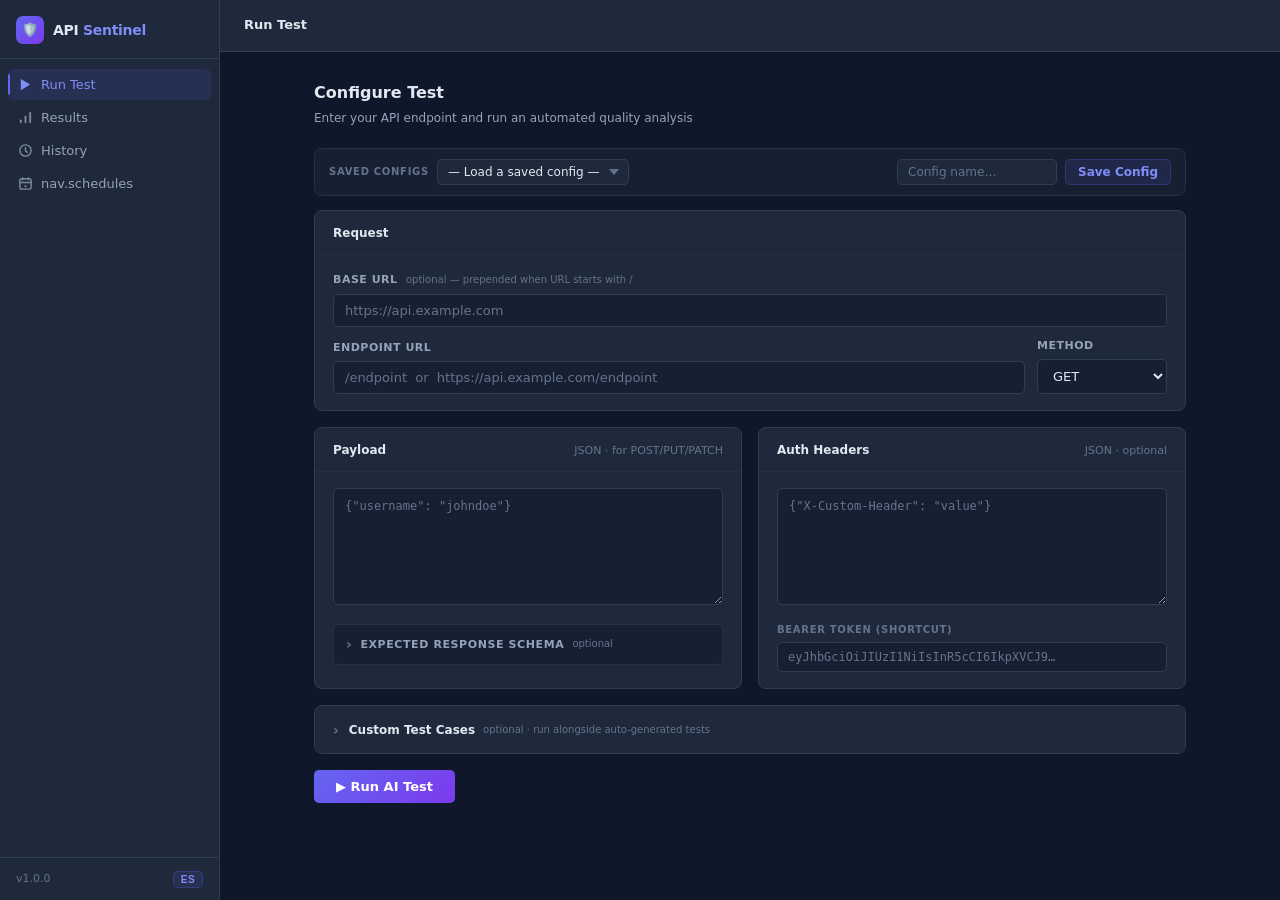
==== commit 20aec744: "feat: Fase 7 — scheduling de tests con APScheduler - Tabla scheduled_tests (SQLite) con FK ON DELETE" ====
--- a/app/static/index.html
+++ b/app/static/index.html
@@ -1,5 +1,5 @@
 <!DOCTYPE html>
-<html lang="en">
+<html lang="en" id="html-root">
 <head>
   <meta charset="UTF-8" />
   <meta name="viewport" content="width=device-width, initial-scale=1.0" />
@@ -20,20 +20,28 @@
     <nav class="sidebar-nav">
       <button class="nav-btn active" data-view="run-test">
         <svg class="nav-icon" viewBox="0 0 16 16" fill="none"><path d="M3 2l10 6-10 6V2z" fill="currentColor"/></svg>
-        Run Test
+        <span data-i18n="nav.run-test">Run Test</span>
       </button>
       <button class="nav-btn" data-view="results">
         <svg class="nav-icon" viewBox="0 0 16 16" fill="none"><rect x="2" y="10" width="2" height="4" rx="1" fill="currentColor"/><rect x="7" y="6" width="2" height="8" rx="1" fill="currentColor"/><rect x="12" y="2" width="2" height="12" rx="1" fill="currentColor"/></svg>
-        Results
+        <span data-i18n="nav.results">Results</span>
         <span class="nav-pill" id="results-pill" style="display:none"></span>
       </button>
       <button class="nav-btn" data-view="history">
         <svg class="nav-icon" viewBox="0 0 16 16" fill="none"><circle cx="8" cy="8" r="6" stroke="currentColor" stroke-width="1.5"/><path d="M8 5v3.5l2 1.5" stroke="currentColor" stroke-width="1.5" stroke-linecap="round"/></svg>
-        History
+        <span data-i18n="nav.history">History</span>
+      </button>
+      <button class="nav-btn" data-view="schedules">
+        <svg class="nav-icon" viewBox="0 0 16 16" fill="none"><rect x="2" y="3" width="12" height="11" rx="2" stroke="currentColor" stroke-width="1.5"/><path d="M5 2v2M11 2v2M2 7h12" stroke="currentColor" stroke-width="1.5" stroke-linecap="round"/><circle cx="8" cy="11" r="1.2" fill="currentColor"/></svg>
+        <span data-i18n="nav.schedules">Schedules</span>
+        <span class="nav-pill" id="schedules-pill" style="display:none"></span>
       </button>
     </nav>
 
-    <div class="sidebar-footer">v1.0.0</div>
+    <div class="sidebar-footer">
+      <span>v1.0.0</span>
+      <button class="btn-lang" id="btn-lang" title="Toggle language">EN</button>
+    </div>
   </aside>
 
   <!-- ══ WORKSPACE ═════════════════════════ -->
@@ -42,7 +50,7 @@
     <!-- TOPBAR -->
     <header class="topbar">
       <div class="topbar-left">
-        <span class="topbar-title" id="topbar-title">Run Test</span>
+        <span class="topbar-title" id="topbar-title" data-i18n="nav.run-test">Run Test</span>
       </div>
       <div class="topbar-right" id="topbar-right" style="display:none">
         <span class="last-status" id="last-status"></span>
@@ -57,21 +65,21 @@
         <div class="view-inner">
 
           <div class="section-hd">
-            <h2>Configure Test</h2>
-            <p>Enter your API endpoint and run an automated quality analysis</p>
+            <h2 data-i18n="run.title">Configure Test</h2>
+            <p data-i18n="run.subtitle">Enter your API endpoint and run an automated quality analysis</p>
           </div>
 
           <!-- Saved configs bar -->
           <div class="configs-bar" id="configs-bar">
             <div class="configs-bar-left">
-              <label for="configs-select">Saved Configs</label>
+              <label for="configs-select" data-i18n="run.saved-configs">Saved Configs</label>
               <select id="configs-select">
-                <option value="">— Load a saved config —</option>
+                <option value="" data-i18n="run.load-config">— Load a saved config —</option>
               </select>
             </div>
             <div class="configs-bar-right">
-              <input id="config-name" type="text" placeholder="Config name…" autocomplete="off" />
-              <button class="btn-save-config" id="btn-save-config">Save Config</button>
+              <input id="config-name" type="text" data-i18n-ph="run.config-name-ph" placeholder="Config name…" autocomplete="off" />
+              <button class="btn-save-config" id="btn-save-config" data-i18n="run.save-config">Save Config</button>
               <button class="btn-delete-config" id="btn-delete-config" style="display:none" title="Delete selected config">×</button>
             </div>
           </div>
@@ -79,20 +87,20 @@
           <!-- Request config -->
           <div class="card" style="margin-bottom:16px">
             <div class="card-hd">
-              <span class="card-title">Request</span>
+              <span class="card-title" data-i18n="run.request">Request</span>
             </div>
             <div class="card-bd">
               <div class="field" style="margin-bottom:10px">
-                <label for="base-url">Base URL <span class="field-hint">optional — prepended when URL starts with /</span></label>
-                <input id="base-url" type="text" placeholder="https://api.example.com" autocomplete="off" />
+                <label for="base-url"><span data-i18n="run.base-url-label">Base URL</span> <span class="field-hint" data-i18n="run.base-url-hint">optional — prepended when URL starts with /</span></label>
+                <input id="base-url" type="text" data-i18n-ph="run.base-url-ph" placeholder="https://api.example.com" autocomplete="off" />
               </div>
               <div class="row-url-method">
                 <div class="field flex-grow">
-                  <label for="url">Endpoint URL</label>
-                  <input id="url" type="text" placeholder="/endpoint  or  https://api.example.com/endpoint" autocomplete="off" />
+                  <label for="url" data-i18n="run.url-label">Endpoint URL</label>
+                  <input id="url" type="text" data-i18n-ph="run.url-ph" placeholder="/endpoint  or  https://api.example.com/endpoint" autocomplete="off" />
                 </div>
                 <div class="field method-field">
-                  <label for="method">Method</label>
+                  <label for="method" data-i18n="run.method-label">Method</label>
                   <select id="method">
                     <option value="GET">GET</option>
                     <option value="POST">POST</option>
@@ -109,29 +117,29 @@
           <div class="two-col" style="margin-bottom:16px">
             <div class="card">
               <div class="card-hd">
-                <span class="card-title">Payload</span>
-                <span class="card-hint">JSON · for POST/PUT/PATCH</span>
+                <span class="card-title" data-i18n="run.payload">Payload</span>
+                <span class="card-hint" data-i18n="run.payload-hint">JSON · for POST/PUT/PATCH</span>
               </div>
               <div class="card-bd">
-                <textarea id="payload" class="code-area" rows="5" placeholder='{&#10;  "username": "johndoe",&#10;  "email": "john@example.com"&#10;}'></textarea>
+                <textarea id="payload" class="code-area" rows="5" placeholder='{"username": "johndoe"}'></textarea>
                 <details class="schema-section" id="schema-section">
-                  <summary class="schema-summary">Expected Response Schema <span class="schema-hint">optional</span></summary>
+                  <summary class="schema-summary"><span data-i18n="run.schema-title">Expected Response Schema</span> <span class="schema-hint" data-i18n="run.schema-hint">optional</span></summary>
                   <div class="schema-body">
                     <div id="schema-fields"></div>
-                    <button class="btn-add-schema-field" id="btn-add-schema-field">+ Add field</button>
+                    <button class="btn-add-schema-field" id="btn-add-schema-field" data-i18n="run.add-field">+ Add field</button>
                   </div>
                 </details>
               </div>
             </div>
             <div class="card">
               <div class="card-hd">
-                <span class="card-title">Auth Headers</span>
-                <span class="card-hint">JSON · optional</span>
+                <span class="card-title" data-i18n="run.auth-headers">Auth Headers</span>
+                <span class="card-hint" data-i18n="run.auth-hint">JSON · optional</span>
               </div>
               <div class="card-bd">
-                <textarea id="headers" class="code-area" rows="5" placeholder='{&#10;  "X-Custom-Header": "value"&#10;}'></textarea>
+                <textarea id="headers" class="code-area" rows="5" placeholder='{"X-Custom-Header": "value"}'></textarea>
                 <div class="auth-token-row">
-                  <label for="auth-token">Bearer Token (shortcut)</label>
+                  <label for="auth-token" data-i18n="run.bearer-label">Bearer Token (shortcut)</label>
                   <input id="auth-token" type="password" placeholder="eyJhbGciOiJIUzI1NiIsInR5cCI6IkpXVCJ9…" autocomplete="off" />
                 </div>
               </div>
@@ -142,13 +150,13 @@
           <div class="card" style="margin-bottom:16px">
             <details class="custom-cases-section" id="custom-cases-section">
               <summary class="custom-cases-summary">
-                <span>Custom Test Cases</span>
+                <span data-i18n="run.custom-title">Custom Test Cases</span>
                 <span class="custom-cases-count" id="custom-cases-count" style="display:none"></span>
-                <span class="schema-hint">optional · run alongside auto-generated tests</span>
+                <span class="schema-hint" data-i18n="run.custom-hint">optional · run alongside auto-generated tests</span>
               </summary>
               <div class="custom-cases-body">
                 <div id="custom-cases-list"></div>
-                <button class="btn-add-custom-case" id="btn-add-custom-case">+ Add test case</button>
+                <button class="btn-add-custom-case" id="btn-add-custom-case" data-i18n="run.add-case">+ Add test case</button>
               </div>
             </details>
           </div>
@@ -161,7 +169,7 @@
             </div>
             <button class="btn-run" id="btn-run">
               <svg class="spinner-icon" id="spinner" viewBox="0 0 16 16" fill="none" style="display:none"><circle cx="8" cy="8" r="5.5" stroke="rgba(255,255,255,.3)" stroke-width="1.5"/><path d="M8 2.5A5.5 5.5 0 0 1 13.5 8" stroke="white" stroke-width="1.5" stroke-linecap="round"/></svg>
-              <span id="btn-text">▶ Run AI Test</span>
+              <span id="btn-text" data-i18n="run.btn-run">▶ Run AI Test</span>
             </button>
           </div>
 
@@ -173,9 +181,9 @@
         <div class="view-inner" id="results-inner">
           <div class="empty-state">
             <div class="empty-icon">📊</div>
-            <p class="empty-title">No results yet</p>
-            <p class="empty-desc">Run a test to see your API quality analysis here</p>
-            <button class="btn-secondary" id="go-run-from-results">Go to Run Test</button>
+            <p class="empty-title" data-i18n="results.empty-title">No results yet</p>
+            <p class="empty-desc" data-i18n="results.empty-desc">Run a test to see your API quality analysis here</p>
+            <button class="btn-secondary" id="go-run-from-results" data-i18n="results.go-run">Go to Run Test</button>
           </div>
         </div>
       </div>
@@ -184,29 +192,86 @@
       <div class="view" id="view-history">
         <div class="view-inner">
           <div class="section-hd">
-            <h2>Test History</h2>
-            <p>Click any row to load the full result into the Results view</p>
+            <h2 data-i18n="history.title">Test History</h2>
+            <p data-i18n="history.subtitle">Click any row to load the full result into the Results view</p>
           </div>
 
           <div class="filter-bar">
-            <input id="filter-url" type="text" placeholder="Filter by URL…" autocomplete="off" />
+            <input id="filter-url" type="text" data-i18n-ph="history.filter-url-ph" placeholder="Filter by URL…" autocomplete="off" />
             <select id="filter-severity">
-              <option value="">All severities</option>
-              <option value="low">Low</option>
-              <option value="high">High</option>
-              <option value="critical">Critical</option>
+              <option value="" data-i18n="filter.all">All severities</option>
+              <option value="low" data-i18n="filter.low">Low</option>
+              <option value="high" data-i18n="filter.high">High</option>
+              <option value="critical" data-i18n="filter.critical">Critical</option>
             </select>
-            <button class="btn-filter" id="btn-filter">Apply</button>
-            <button class="btn-filter-clear" id="btn-filter-clear">Clear</button>
+            <button class="btn-filter" id="btn-filter" data-i18n="history.apply">Apply</button>
+            <button class="btn-filter-clear" id="btn-filter-clear" data-i18n="history.clear">Clear</button>
           </div>
 
           <div id="history-inner">
             <div class="empty-state">
               <div class="empty-icon">🕘</div>
-              <p class="empty-title">No tests run yet</p>
-              <p class="empty-desc">Your test history will appear here automatically</p>
-            </div>
-          </div>
+              <p class="empty-title" data-i18n="history.empty-title">No tests run yet</p>
+              <p class="empty-desc" data-i18n="history.empty-desc">Your test history will appear here automatically</p>
+            </div>
+          </div>
+        </div>
+      </div>
+
+      <!-- ── VIEW: SCHEDULES ── -->
+      <div class="view" id="view-schedules">
+        <div class="view-inner">
+
+          <div class="section-hd">
+            <h2 data-i18n="schedules.title">Scheduled Tests</h2>
+            <p data-i18n="schedules.subtitle">Run tests automatically on a recurring schedule</p>
+          </div>
+
+          <!-- Formulario de creación -->
+          <div class="card" style="margin-bottom:16px">
+            <div class="card-hd">
+              <span class="card-title" data-i18n="schedules.new">New Schedule</span>
+            </div>
+            <div class="card-bd">
+              <div class="sched-form">
+                <div class="field">
+                  <label for="sched-name" data-i18n="schedules.name-label">Name</label>
+                  <input id="sched-name" type="text" data-i18n-ph="schedules.name-ph" placeholder="e.g. Check prod API every hour" autocomplete="off" />
+                </div>
+                <div class="field">
+                  <label for="sched-config" data-i18n="schedules.config-label">Saved Config</label>
+                  <select id="sched-config">
+                    <option value="" data-i18n="schedules.config-ph">— Select a saved config —</option>
+                  </select>
+                </div>
+                <div class="field">
+                  <label for="sched-cron" data-i18n="schedules.cron-label">Cron Expression</label>
+                  <input id="sched-cron" type="text" placeholder="*/30 * * * *" autocomplete="off" />
+                </div>
+                <button class="btn-run" id="btn-add-schedule" style="align-self:flex-end">
+                  <span data-i18n="schedules.add-btn">+ Add Schedule</span>
+                </button>
+              </div>
+              <div class="cron-hints">
+                <span data-i18n="schedules.presets">Presets:</span>
+                <button class="btn-cron-preset" data-cron="*/5 * * * *" data-i18n="schedules.p5m">every 5 min</button>
+                <button class="btn-cron-preset" data-cron="*/30 * * * *" data-i18n="schedules.p30m">every 30 min</button>
+                <button class="btn-cron-preset" data-cron="0 * * * *" data-i18n="schedules.p1h">every hour</button>
+                <button class="btn-cron-preset" data-cron="0 */6 * * *" data-i18n="schedules.p6h">every 6 h</button>
+                <button class="btn-cron-preset" data-cron="0 9 * * *" data-i18n="schedules.p9">daily 9 am</button>
+              </div>
+            </div>
+          </div>
+
+          <!-- Lista de schedules -->
+          <div id="schedules-inner">
+            <div class="empty-state">
+              <div class="empty-icon">🗓️</div>
+              <p class="empty-title" data-i18n="schedules.empty-title">No schedules yet</p>
+              <p class="empty-desc" data-i18n="schedules.empty-desc">Create one above to start running tests automatically</p>
+            </div>
+          </div>
+
         </div>
       </div>
 
@@ -214,9 +279,8 @@
   </div><!-- /workspace -->
 </div><!-- /app -->
 
-<!-- ══ TOAST CONTAINER ══════════════���════ -->
 <div id="toasts" class="toasts"></div>
 
-<script src="app.js?v=8"></script>
+<script src="app.js?v=11"></script>
 </body>
 </html>
--- a/app/static/styles.css
+++ b/app/static/styles.css
@@ -175,6 +175,28 @@
   border-top: 1px solid var(--border);
   font-size: 11px;
   color: var(--text-3);
+  display: flex;
+  align-items: center;
+  justify-content: space-between;
+  gap: 8px;
+}
+
+.btn-lang {
+  background: var(--accent-dim);
+  border: 1px solid var(--accent-ring);
+  color: var(--accent-h);
+  border-radius: var(--r-sm);
+  font-size: 10px;
+  font-weight: 700;
+  padding: 2px 7px;
+  cursor: pointer;
+  letter-spacing: .04em;
+  transition: background .15s, border-color .15s;
+}
+.btn-lang:hover {
+  background: var(--accent);
+  border-color: var(--accent);
+  color: #fff;
 }
 
 /* ============================================
@@ -1359,3 +1381,174 @@
   .view-inner { padding: 16px; }
   .kpi-grid { grid-template-columns: 1fr; }
 }
+
+/* ============================================
+   Schedules view
+   ============================================ */
+.sched-form {
+  display: grid;
+  grid-template-columns: 1fr 1fr 180px auto;
+  gap: 12px;
+  align-items: flex-end;
+  margin-bottom: 12px;
+}
+
+.cron-hints {
+  display: flex;
+  align-items: center;
+  gap: 6px;
+  flex-wrap: wrap;
+  font-size: 12px;
+  color: var(--text-3);
+}
+
+.btn-cron-preset {
+  background: var(--accent-dim);
+  border: 1px solid var(--border);
+  color: var(--accent-h);
+  border-radius: var(--r-sm);
+  font-size: 11px;
+  padding: 3px 8px;
+  cursor: pointer;
+  transition: background .15s;
+}
+.btn-cron-preset:hover {
+  background: var(--accent);
+  color: #fff;
+  border-color: var(--accent);
+}
+
+.sched-table {
+  display: flex;
+  flex-direction: column;
+  gap: 4px;
+}
+
+.sched-row {
+  display: grid;
+  grid-template-columns: 1.8fr 1.2fr 1fr 100px 1fr 80px;
+  align-items: center;
+  gap: 10px;
+  padding: 10px 14px;
+  border-radius: var(--r-sm);
+}
+
+.sched-hd {
+  background: var(--card-alt);
+  font-size: 11px;
+  font-weight: 600;
+  color: var(--text-3);
+  text-transform: uppercase;
+  letter-spacing: .06em;
+}
+
+.sched-row:not(.sched-hd) {
+  background: var(--surface);
+  border: 1px solid var(--border-lite);
+  transition: border-color .15s;
+}
+.sched-row:not(.sched-hd):hover { border-color: var(--border); }
+
+.sched-name  { font-weight: 500; color: var(--text); }
+.sched-config { color: var(--text-2); font-size: 13px; }
+.sched-cron  { color: var(--accent-h); font-size: 12px; }
+.sched-lastrun { color: var(--text-3); font-size: 12px; }
+
+.sched-actions { display: flex; gap: 6px; justify-content: flex-end; }
+
+.badge-disabled {
+  background: var(--surface);
+  color: var(--text-3);
+  border: 1px solid var(--border);
+  padding: 2px 8px;
+  border-radius: 999px;
+  font-size: 10px;
+  font-weight: 700;
+  letter-spacing: .05em;
+}
+
+.btn-danger {
+  background: var(--red-bg);
+  border: 1px solid var(--red-bd);
+  color: var(--red);
+  border-radius: var(--r-sm);
+  padding: 4px 8px;
+  cursor: pointer;
+  font-size: 12px;
+  transition: background .15s;
+}
+.btn-danger:hover { background: var(--red); color: #fff; }
+
+.btn-pause, .btn-resume {
+  background: var(--accent-dim);
+  border: 1px solid var(--accent-ring);
+  color: var(--accent-h);
+  border-radius: var(--r-sm);
+  padding: 4px 8px;
+  cursor: pointer;
+  font-size: 12px;
+  transition: background .15s;
+}
+.btn-pause:hover, .btn-resume:hover {
+  background: var(--accent);
+  color: #fff;
+}
+
+@media (max-width: 900px) {
+  .sched-form { grid-template-columns: 1fr 1fr; }
+  .sched-row {
+    grid-template-columns: 1fr 80px 80px;
+  }
+  .sched-row .sched-config,
+  .sched-row .sched-cron { display: none; }
+}
+
+/* ============================================
+   Print / PDF export
+   ============================================ */
+@media print {
+  .sidebar,
+  .topbar,
+  .configs-bar,
+  .run-row,
+  .filter-bar,
+  #toasts,
+  .pagination,
+  #topbar-right { display: none !important; }
+
+  .app { display: block; }
+  .workspace { overflow: visible; }
+  .content { overflow: visible; }
+
+  .view { display: none !important; }
+  #view-results { display: block !important; }
+  .view-inner { padding: 24px; }
+
+  body {
+    background: #fff;
+    color: #111;
+    font-size: 12px;
+  }
+  .card {
+    background: #fff;
+    border: 1px solid #ccc;
+    break-inside: avoid;
+    margin-bottom: 16px;
+  }
+  .card-hd { border-bottom: 1px solid #ddd; }
+  .kpi-grid { break-inside: avoid; }
+  .kpi-card {
+    background: #f8f8f8;
+    border: 1px solid #ddd;
+    color: #111;
+  }
+  .kpi-label, .kpi-sub { color: #555; }
+  .score-bar { background: #ddd; }
+  table { border-collapse: collapse; width: 100%; }
+  th, td { border: 1px solid #ddd; padding: 4px 8px; color: #111; }
+  th { background: #f0f0f0; }
+  .tbl-wrap { overflow: visible; }
+  .no-items { color: #555; }
+  .list-item span { color: #111; }
+  .badge { border: 1px solid #aaa; color: #111; background: #eee; }
+}
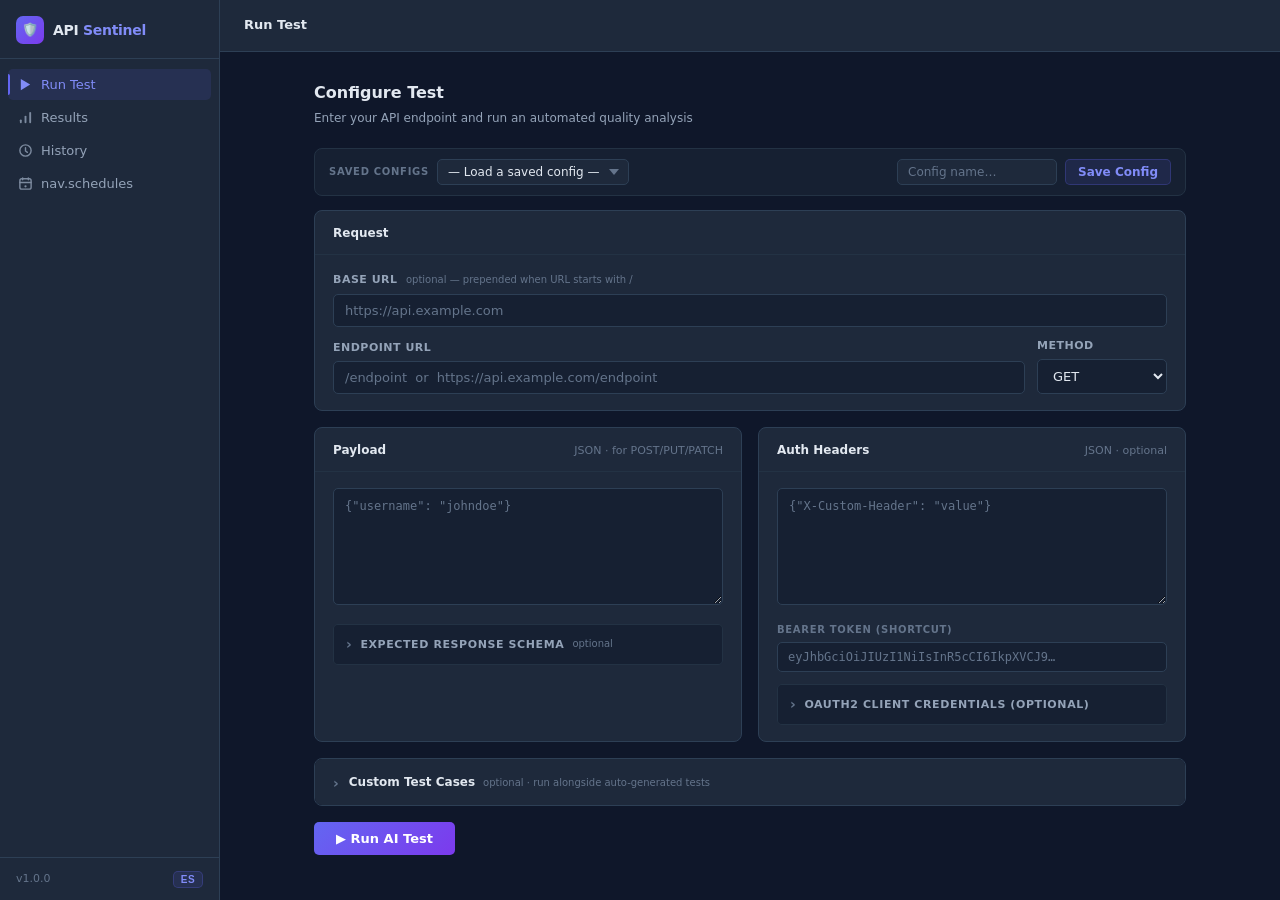
==== commit ec5f0937: "swagger-import" ====
--- a/app/static/index.html
+++ b/app/static/index.html
@@ -142,6 +142,33 @@
                   <label for="auth-token" data-i18n="run.bearer-label">Bearer Token (shortcut)</label>
                   <input id="auth-token" type="password" placeholder="eyJhbGciOiJIUzI1NiIsInR5cCI6IkpXVCJ9…" autocomplete="off" />
                 </div>
+                <details class="schema-section" id="oauth-section" style="margin-top:12px">
+                  <summary class="schema-summary">OAuth2 Client Credentials (optional)</summary>
+                  <div class="schema-body">
+                    <div class="field" style="margin-bottom:10px">
+                      <label for="oauth-token-url">Token URL</label>
+                      <input id="oauth-token-url" type="text" placeholder="https://auth.example.com/oauth/token" autocomplete="off" />
+                    </div>
+                    <div class="field" style="margin-bottom:10px">
+                      <label for="oauth-client-id">Client ID</label>
+                      <input id="oauth-client-id" type="text" placeholder="client_id" autocomplete="off" />
+                    </div>
+                    <div class="field" style="margin-bottom:10px">
+                      <label for="oauth-client-secret">Client Secret</label>
+                      <input id="oauth-client-secret" type="password" placeholder="client_secret" autocomplete="off" />
+                    </div>
+                    <div class="row-url-method">
+                      <div class="field flex-grow">
+                        <label for="oauth-scope">Scope</label>
+                        <input id="oauth-scope" type="text" placeholder="read:users write:users" autocomplete="off" />
+                      </div>
+                      <div class="field flex-grow">
+                        <label for="oauth-audience">Audience</label>
+                        <input id="oauth-audience" type="text" placeholder="https://api.example.com" autocomplete="off" />
+                      </div>
+                    </div>
+                  </div>
+                </details>
               </div>
             </div>
           </div>
@@ -281,6 +308,6 @@
 
 <div id="toasts" class="toasts"></div>
 
-<script src="app.js?v=11"></script>
+<script src="app.js?v=12"></script>
 </body>
 </html>
--- a/app/static/styles.css
+++ b/app/static/styles.css
@@ -486,11 +486,12 @@
   top: 0; left: 0; right: 0;
   height: 2px;
 }
-.kpi-card.kpi-score::before  { background: linear-gradient(90deg, #6366f1, #7c3aed); }
-.kpi-card.kpi-ok::before     { background: var(--green); }
-.kpi-card.kpi-warn::before   { background: var(--orange); }
-.kpi-card.kpi-bad::before    { background: var(--red); }
-.kpi-card.kpi-neutral::before{ background: var(--border); }
+.kpi-card.kpi-score::before   { background: linear-gradient(90deg, #6366f1, #7c3aed); }
+.kpi-card.kpi-ok::before      { background: var(--green); }
+.kpi-card.kpi-medium::before  { background: var(--yellow); }
+.kpi-card.kpi-warn::before    { background: var(--orange); }
+.kpi-card.kpi-bad::before     { background: var(--red); }
+.kpi-card.kpi-neutral::before { background: var(--border); }
 
 .kpi-label {
   font-size: 10px;
@@ -540,6 +541,7 @@
   letter-spacing: .5px;
 }
 .badge-low      { background: var(--green-bg);  color: var(--green);  border: 1px solid var(--green-bd); }
+.badge-medium   { background: var(--yellow-bg); color: var(--yellow); border: 1px solid rgba(234,179,8,.3); }
 .badge-high     { background: var(--orange-bg); color: var(--orange); border: 1px solid var(--orange-bd); }
 .badge-critical { background: var(--red-bg);    color: var(--red);    border: 1px solid var(--red-bd); }
 
